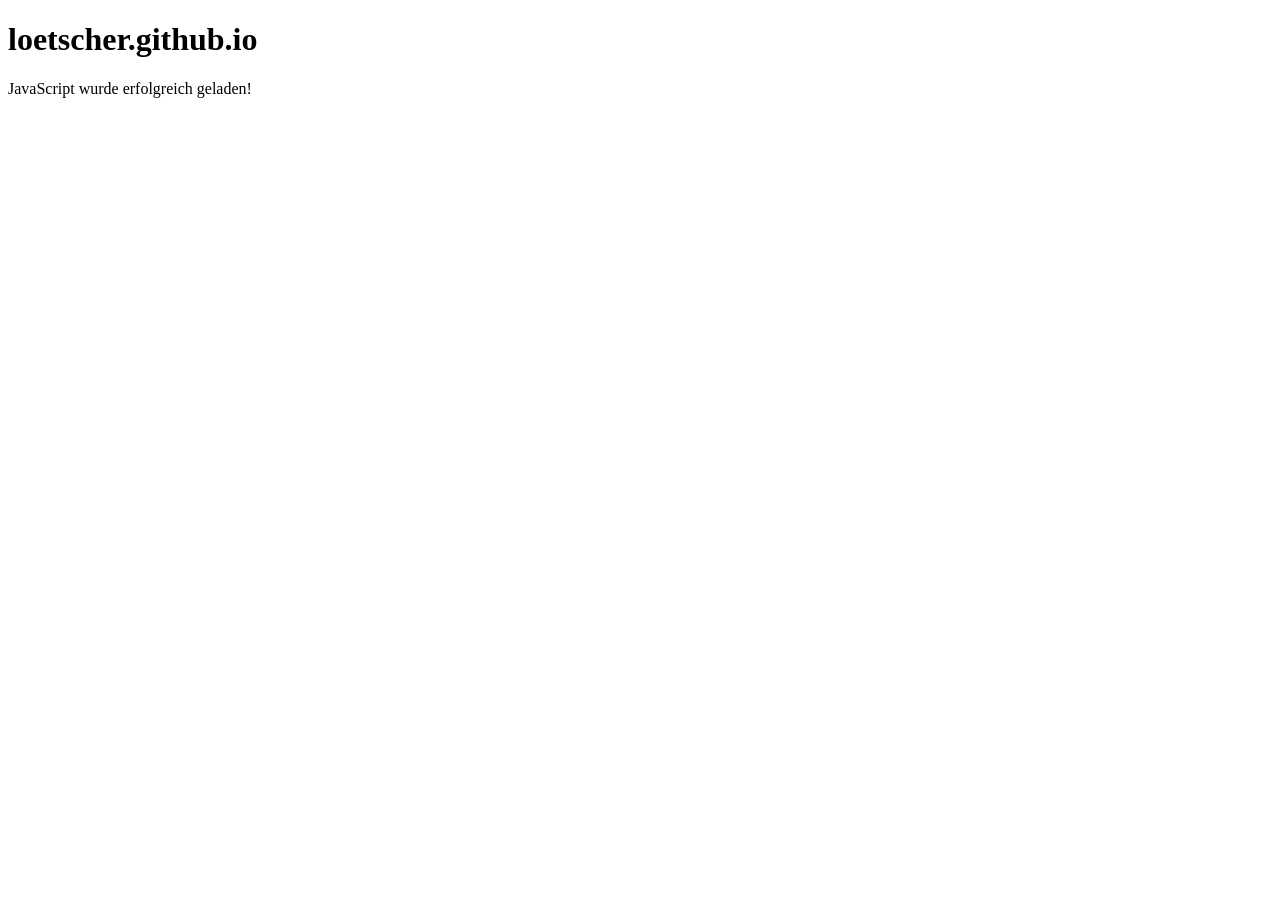
==== zukunftstag/index.html @ 954e1969 "folder zukunftstag" ====
<!DOCTYPE html>
<html lang="de">
<head>
    <meta charset="UTF-8">
    <meta name="viewport" content="width=device-width, initial-scale=1.0">
    <title>loetscher.github.io</title>
</head>
<body>
    <h1>loetscher.github.io</h1>
    <p id="output"></p>

    <script src="script.js"></script>
</body>
</html>
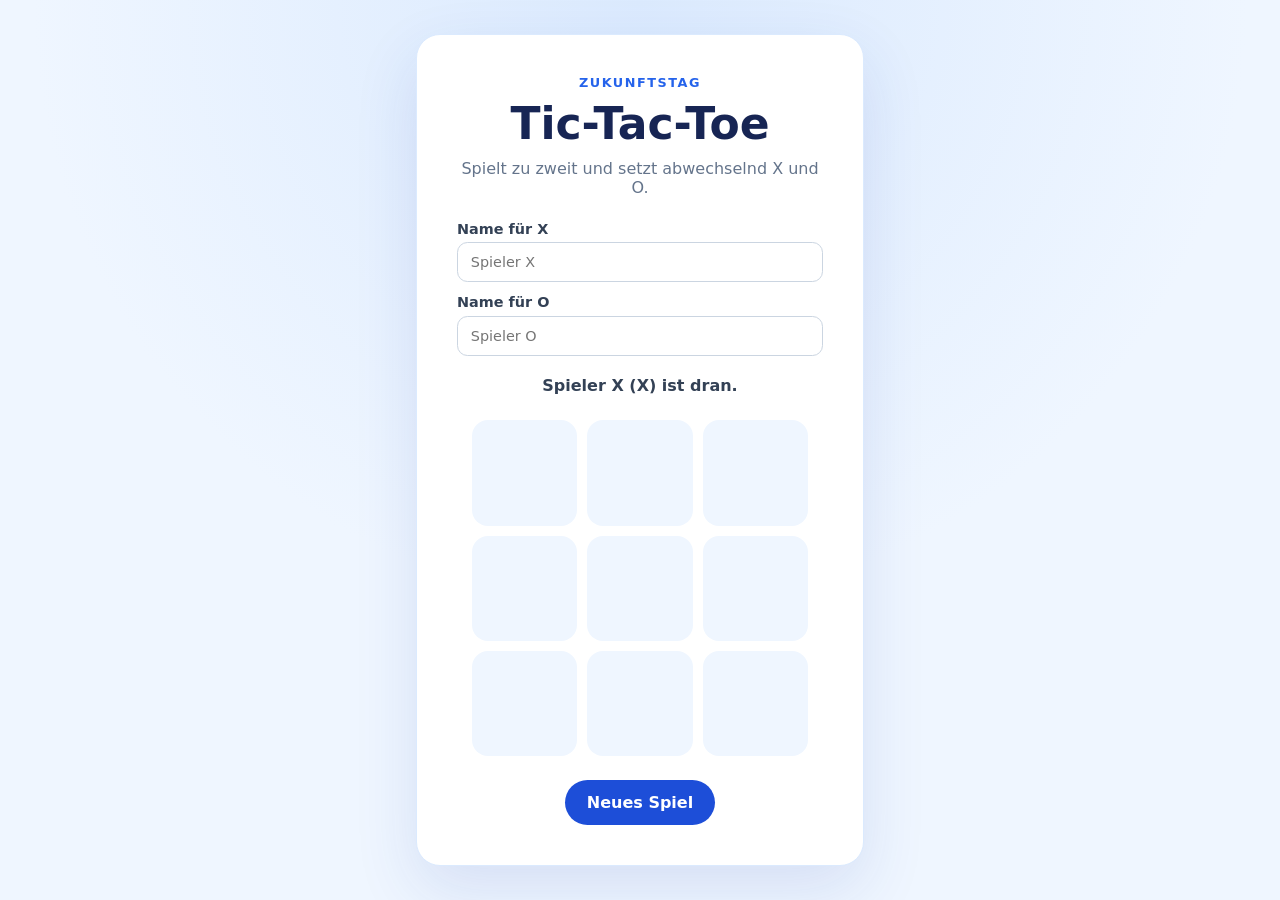
==== commit 067d1a1a: "tic tac toe" ====
--- a/zukunftstag/index.html
+++ b/zukunftstag/index.html
@@ -3,11 +3,189 @@
 <head>
     <meta charset="UTF-8">
     <meta name="viewport" content="width=device-width, initial-scale=1.0">
-    <title>loetscher.github.io</title>
+    <meta name="description" content="Spiele Tic-Tac-Toe zu zweit.">
+    <title>Tic-Tac-Toe | Zukunftstag</title>
+    <style>
+        :root {
+            color-scheme: light;
+            font-family: system-ui, -apple-system, BlinkMacSystemFont, "Segoe UI", sans-serif;
+            color: #172554;
+            background: #eff6ff;
+        }
+
+        * {
+            box-sizing: border-box;
+        }
+
+        body {
+            min-height: 100vh;
+            margin: 0;
+            display: grid;
+            place-items: center;
+            padding: 1.5rem;
+            background: radial-gradient(circle at top, #dbeafe, #eff6ff 55%);
+        }
+
+        .game-card {
+            width: min(100%, 28rem);
+            padding: clamp(1.5rem, 6vw, 2.5rem);
+            text-align: center;
+            background: #fff;
+            border: 1px solid #dbeafe;
+            border-radius: 1.5rem;
+            box-shadow: 0 1.5rem 4rem rgb(30 64 175 / 12%);
+        }
+
+        .eyebrow {
+            margin: 0 0 0.5rem;
+            color: #2563eb;
+            font-size: 0.8rem;
+            font-weight: 800;
+            letter-spacing: 0.12em;
+            text-transform: uppercase;
+        }
+
+        h1 {
+            margin: 0;
+            font-size: clamp(2rem, 8vw, 2.75rem);
+        }
+
+        .instructions {
+            margin: 0.6rem 0 1.5rem;
+            color: #64748b;
+        }
+
+        .player-names {
+            display: grid;
+            gap: 0.75rem;
+            margin: 0 0 1.25rem;
+            text-align: left;
+        }
+
+        .player-name {
+            display: grid;
+            gap: 0.35rem;
+            color: #334155;
+            font-size: 0.9rem;
+            font-weight: 700;
+        }
+
+        .player-name input {
+            width: 100%;
+            min-width: 0;
+            border: 1px solid #cbd5e1;
+            border-radius: 0.65rem;
+            padding: 0.7rem 0.8rem;
+            color: inherit;
+            font: inherit;
+            font-weight: 400;
+        }
+
+        #output {
+            min-height: 1.75rem;
+            margin: 0 0 1rem;
+            color: #334155;
+            font-weight: 700;
+        }
+
+        .board {
+            display: grid;
+            grid-template-columns: repeat(3, 1fr);
+            gap: 0.65rem;
+            width: min(100%, 21rem);
+            margin: 0 auto 1.5rem;
+        }
+
+        .cell {
+            aspect-ratio: 1;
+            border: 0;
+            border-radius: 1rem;
+            background: #eff6ff;
+            color: #1d4ed8;
+            font: inherit;
+            font-size: clamp(2.5rem, 15vw, 4rem);
+            font-weight: 800;
+            cursor: pointer;
+            transition: background-color 140ms ease, transform 140ms ease;
+        }
+
+        .cell:hover:empty {
+            background: #dbeafe;
+            transform: translateY(-2px);
+        }
+
+        .cell:focus-visible,
+        .player-name input:focus-visible,
+        .restart:focus-visible {
+            outline: 3px solid #f59e0b;
+            outline-offset: 3px;
+        }
+
+        .cell[data-mark="O"] {
+            color: #ea580c;
+        }
+
+        .cell.winner {
+            background: #dcfce7;
+            color: #15803d;
+        }
+
+        .restart {
+            border: 0;
+            border-radius: 999px;
+            padding: 0.8rem 1.35rem;
+            background: #1d4ed8;
+            color: #fff;
+            font: inherit;
+            font-weight: 700;
+            cursor: pointer;
+        }
+
+        .restart:hover {
+            background: #1e40af;
+        }
+
+        @media (prefers-reduced-motion: reduce) {
+            *,
+            *::before,
+            *::after {
+                scroll-behavior: auto !important;
+                transition-duration: 0.01ms !important;
+            }
+        }
+    </style>
 </head>
 <body>
-    <h1>loetscher.github.io</h1>
-    <p id="output"></p>
+    <main class="game-card">
+        <p class="eyebrow">Zukunftstag</p>
+        <h1>Tic-Tac-Toe</h1>
+        <p class="instructions">Spielt zu zweit und setzt abwechselnd X und O.</p>
+        <div class="player-names">
+            <label class="player-name" for="player-x-name">
+                Name für X
+                <input id="player-x-name" name="player-x-name" type="text" maxlength="24" placeholder="Spieler X">
+            </label>
+            <label class="player-name" for="player-o-name">
+                Name für O
+                <input id="player-o-name" name="player-o-name" type="text" maxlength="24" placeholder="Spieler O">
+            </label>
+        </div>
+        <p id="output" role="status" aria-live="polite" aria-atomic="true"></p>
+
+        <div class="board" role="group" aria-label="Tic-Tac-Toe-Spielfeld">
+            <button class="cell" type="button" data-cell="0" aria-label="Feld 1, leer"></button>
+            <button class="cell" type="button" data-cell="1" aria-label="Feld 2, leer"></button>
+            <button class="cell" type="button" data-cell="2" aria-label="Feld 3, leer"></button>
+            <button class="cell" type="button" data-cell="3" aria-label="Feld 4, leer"></button>
+            <button class="cell" type="button" data-cell="4" aria-label="Feld 5, leer"></button>
+            <button class="cell" type="button" data-cell="5" aria-label="Feld 6, leer"></button>
+            <button class="cell" type="button" data-cell="6" aria-label="Feld 7, leer"></button>
+            <button class="cell" type="button" data-cell="7" aria-label="Feld 8, leer"></button>
+            <button class="cell" type="button" data-cell="8" aria-label="Feld 9, leer"></button>
+        </div>
+
+        <button class="restart" id="restart" type="button">Neues Spiel</button>
+    </main>
 
     <script src="script.js"></script>
 </body>
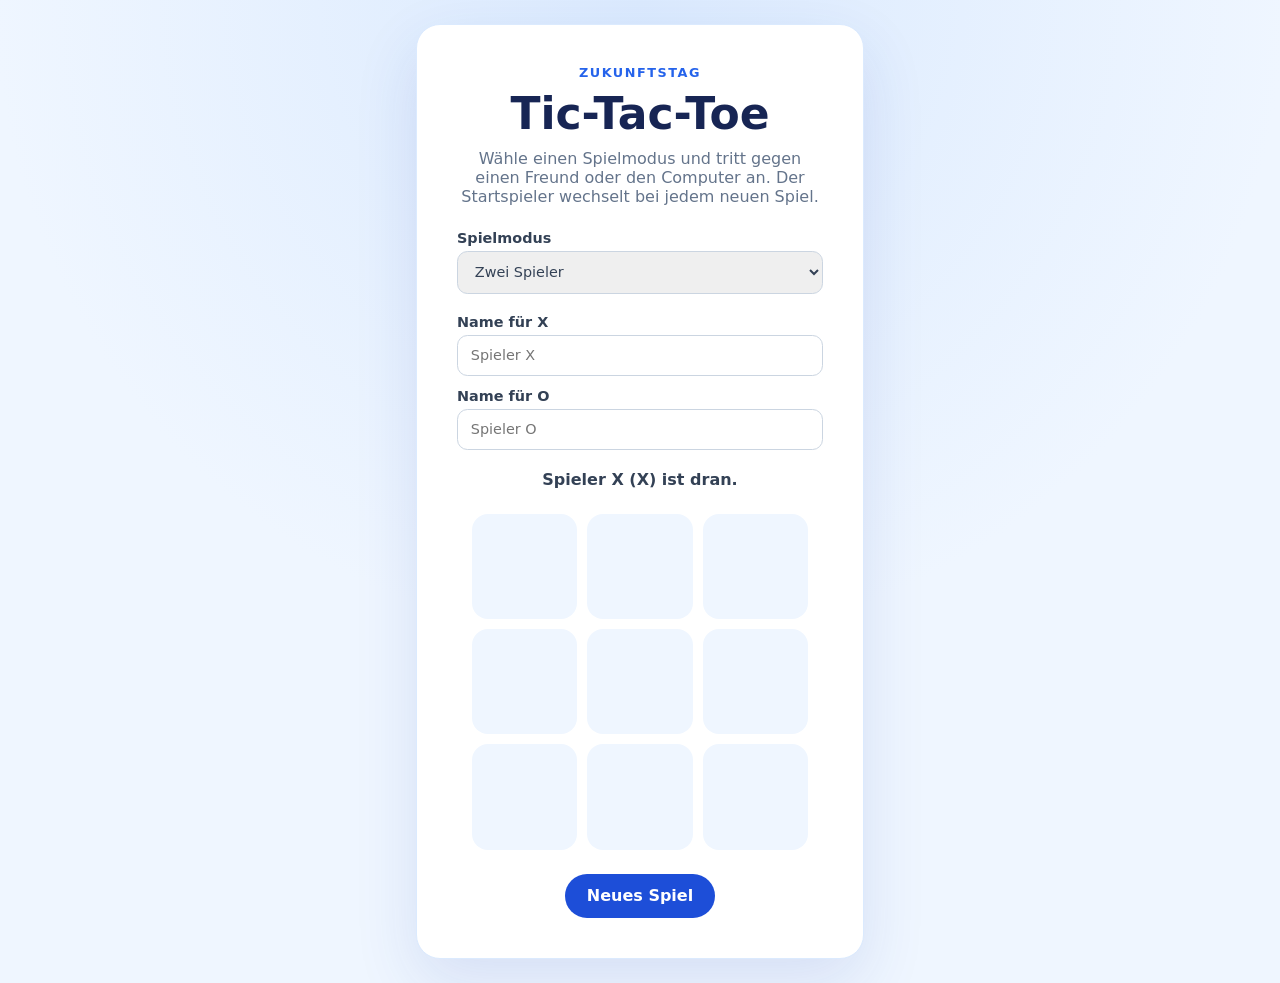
==== commit 11803b81: "Erweiterungen tic tac toe" ====
--- a/zukunftstag/index.html
+++ b/zukunftstag/index.html
@@ -3,7 +3,7 @@
 <head>
     <meta charset="UTF-8">
     <meta name="viewport" content="width=device-width, initial-scale=1.0">
-    <meta name="description" content="Spiele Tic-Tac-Toe zu zweit.">
+    <meta name="description" content="Spiele Tic-Tac-Toe zu zweit oder gegen den Computer.">
     <title>Tic-Tac-Toe | Zukunftstag</title>
     <style>
         :root {
@@ -62,6 +62,13 @@
             text-align: left;
         }
 
+        .game-settings {
+            display: grid;
+            gap: 0.75rem;
+            margin: 0 0 1.25rem;
+            text-align: left;
+        }
+
         .player-name {
             display: grid;
             gap: 0.35rem;
@@ -70,7 +77,8 @@
             font-weight: 700;
         }
 
-        .player-name input {
+        .player-name input,
+        .game-setting select {
             width: 100%;
             min-width: 0;
             border: 1px solid #cbd5e1;
@@ -79,6 +87,14 @@
             color: inherit;
             font: inherit;
             font-weight: 400;
+        }
+
+        .game-setting {
+            display: grid;
+            gap: 0.35rem;
+            color: #334155;
+            font-size: 0.9rem;
+            font-weight: 700;
         }
 
         #output {
@@ -116,6 +132,7 @@
 
         .cell:focus-visible,
         .player-name input:focus-visible,
+        .game-setting select:focus-visible,
         .restart:focus-visible {
             outline: 3px solid #f59e0b;
             outline-offset: 3px;
@@ -145,6 +162,10 @@
             background: #1e40af;
         }
 
+        [hidden] {
+            display: none !important;
+        }
+
         @media (prefers-reduced-motion: reduce) {
             *,
             *::before,
@@ -159,7 +180,23 @@
     <main class="game-card">
         <p class="eyebrow">Zukunftstag</p>
         <h1>Tic-Tac-Toe</h1>
-        <p class="instructions">Spielt zu zweit und setzt abwechselnd X und O.</p>
+        <p class="instructions">Wähle einen Spielmodus und tritt gegen einen Freund oder den Computer an. Der Startspieler wechselt bei jedem neuen Spiel.</p>
+        <div class="game-settings">
+            <label class="game-setting" for="game-mode">
+                Spielmodus
+                <select id="game-mode" name="game-mode">
+                    <option value="two-player">Zwei Spieler</option>
+                    <option value="computer">Gegen Computer</option>
+                </select>
+            </label>
+            <label class="game-setting" id="difficulty-setting" for="difficulty" hidden>
+                Schwierigkeit
+                <select id="difficulty" name="difficulty">
+                    <option value="easy">Leicht</option>
+                    <option value="hard">Schwer</option>
+                </select>
+            </label>
+        </div>
         <div class="player-names">
             <label class="player-name" for="player-x-name">
                 Name für X
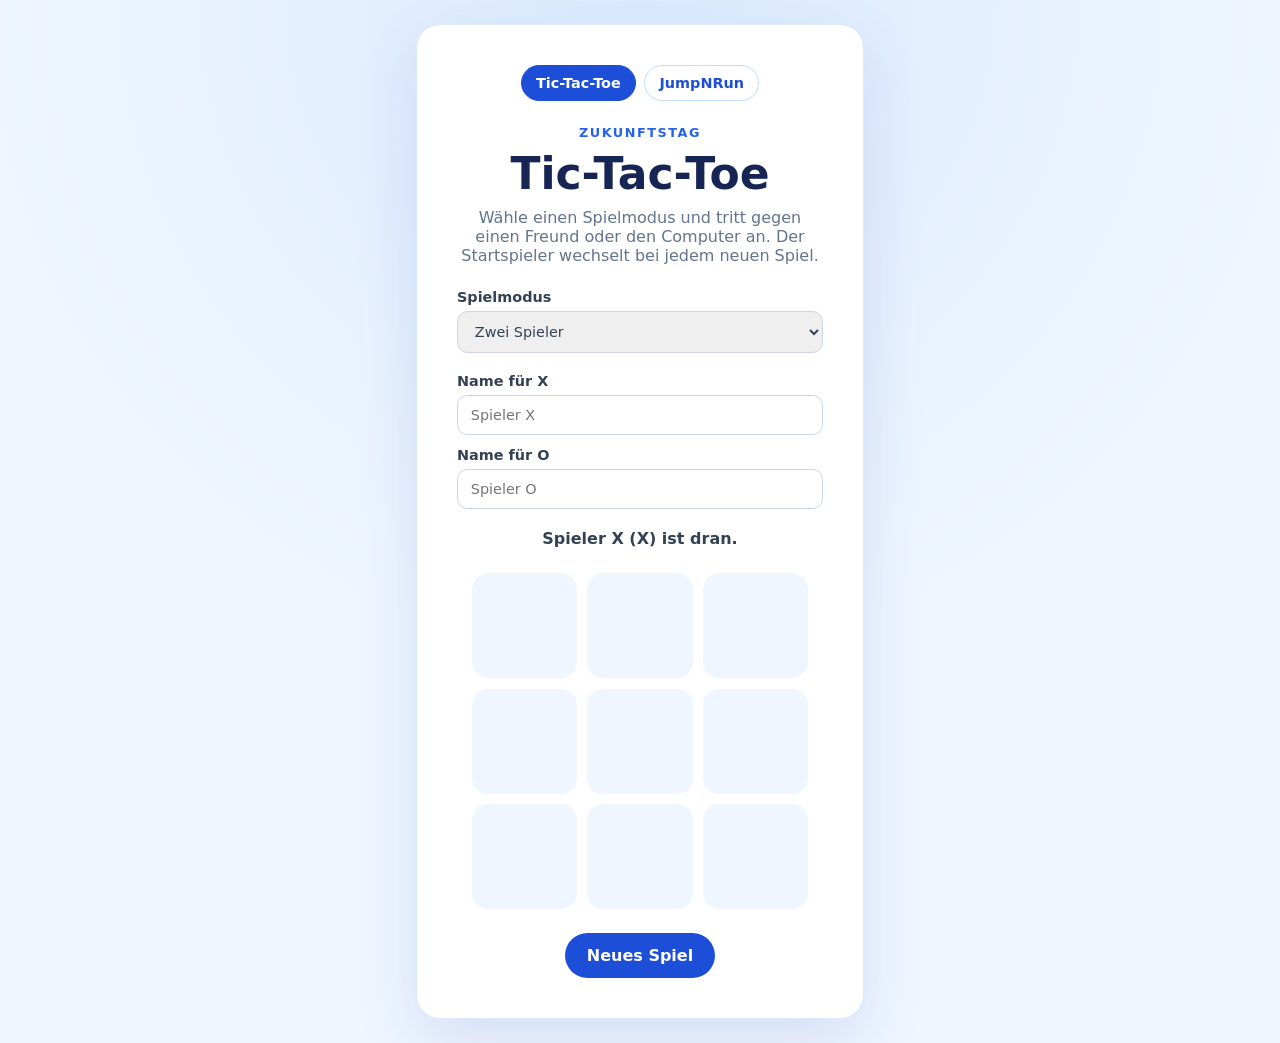
==== commit 1d0808ee: "add jumpNrun" ====
--- a/zukunftstag/index.html
+++ b/zukunftstag/index.html
@@ -5,6 +5,7 @@
     <meta name="viewport" content="width=device-width, initial-scale=1.0">
     <meta name="description" content="Spiele Tic-Tac-Toe zu zweit oder gegen den Computer.">
     <title>Tic-Tac-Toe | Zukunftstag</title>
+    <link rel="stylesheet" href="game-navigation.css">
     <style>
         :root {
             color-scheme: light;
@@ -178,6 +179,10 @@
 </head>
 <body>
     <main class="game-card">
+        <nav class="game-picker" aria-label="Spiel auswählen">
+            <a class="is-current" href="index.html" aria-current="page">Tic-Tac-Toe</a>
+            <a href="jumpnrun.html">JumpNRun</a>
+        </nav>
         <p class="eyebrow">Zukunftstag</p>
         <h1>Tic-Tac-Toe</h1>
         <p class="instructions">Wähle einen Spielmodus und tritt gegen einen Freund oder den Computer an. Der Startspieler wechselt bei jedem neuen Spiel.</p>
--- a/zukunftstag/game-navigation.css
+++ b/zukunftstag/game-navigation.css
@@ -0,0 +1,32 @@
+.game-picker {
+    display: flex;
+    flex-wrap: wrap;
+    justify-content: center;
+    gap: 0.5rem;
+    margin: 0 0 1.5rem;
+}
+
+.game-picker a {
+    border: 1px solid #bfdbfe;
+    border-radius: 999px;
+    padding: 0.55rem 0.9rem;
+    color: #1d4ed8;
+    font-size: 0.9rem;
+    font-weight: 700;
+    text-decoration: none;
+}
+
+.game-picker a:hover {
+    background: #eff6ff;
+}
+
+.game-picker a:focus-visible {
+    outline: 3px solid #f59e0b;
+    outline-offset: 3px;
+}
+
+.game-picker a.is-current {
+    border-color: #1d4ed8;
+    background: #1d4ed8;
+    color: #fff;
+}
